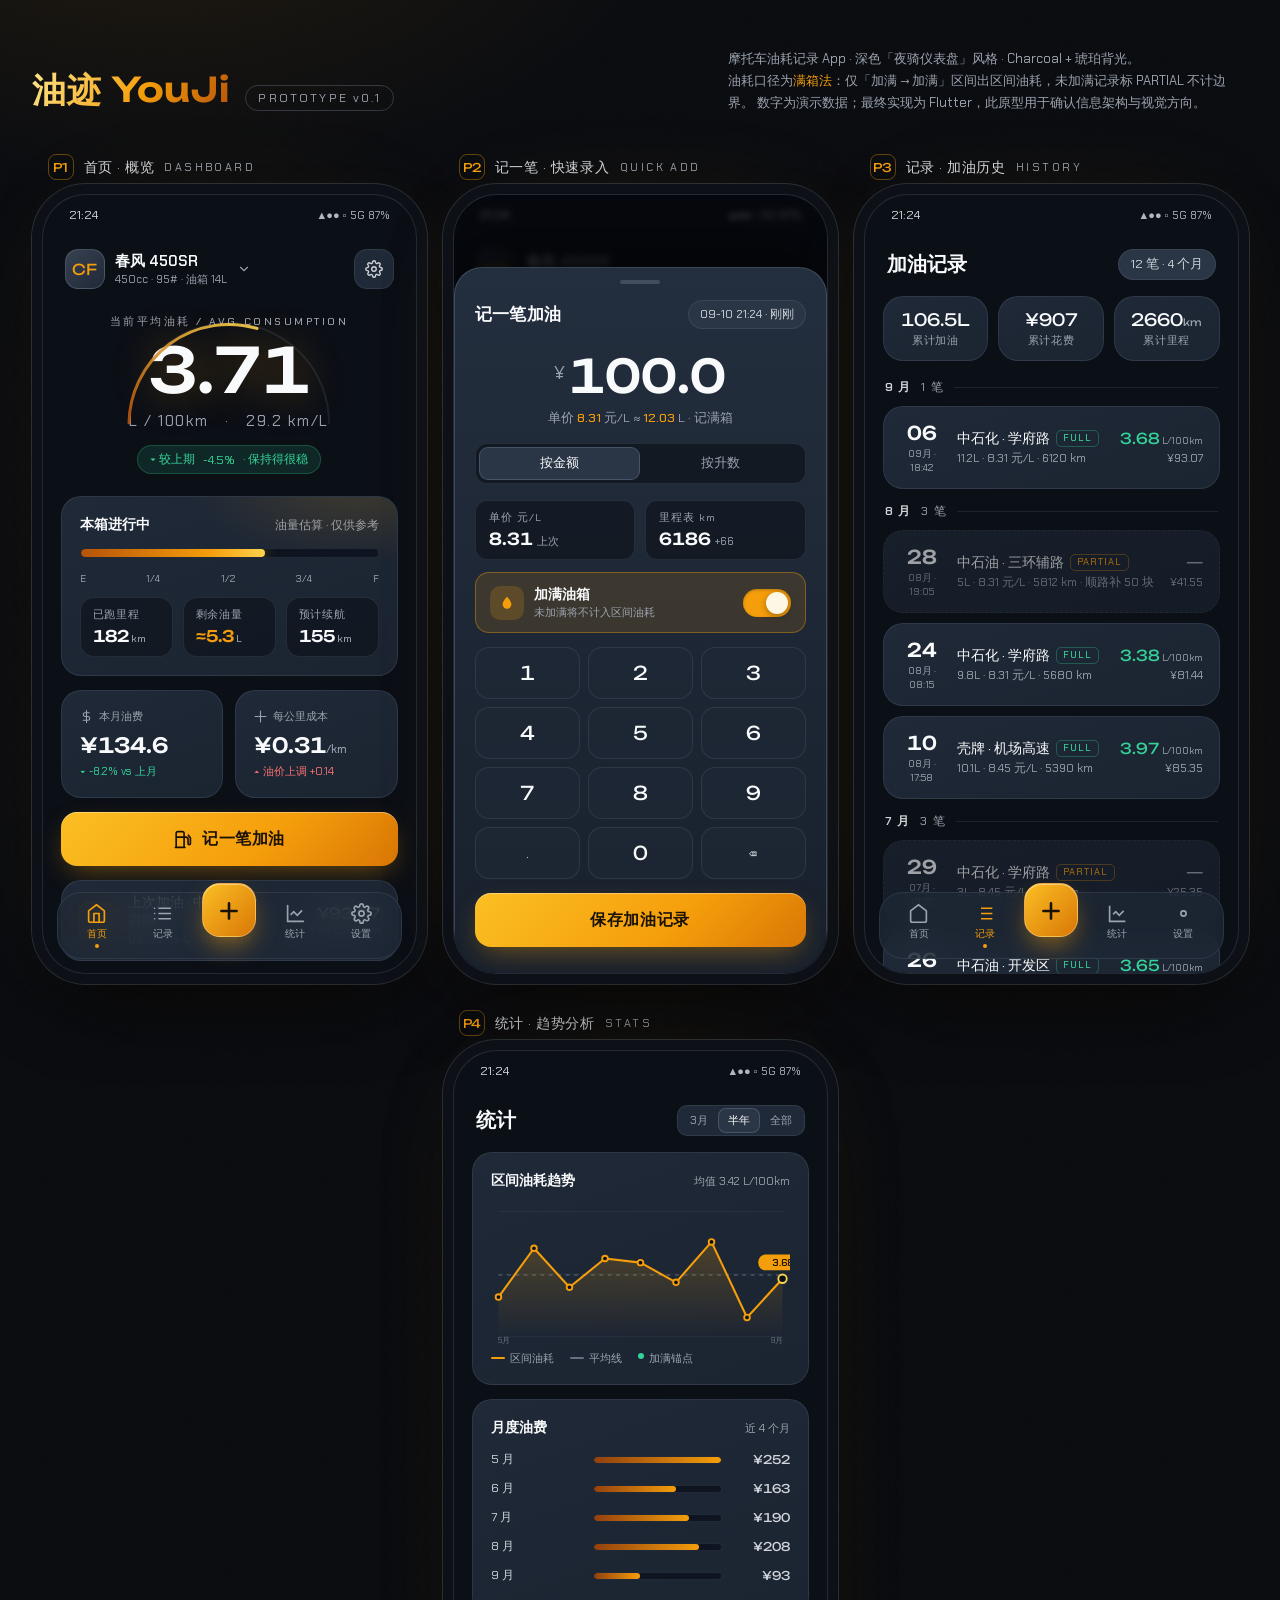
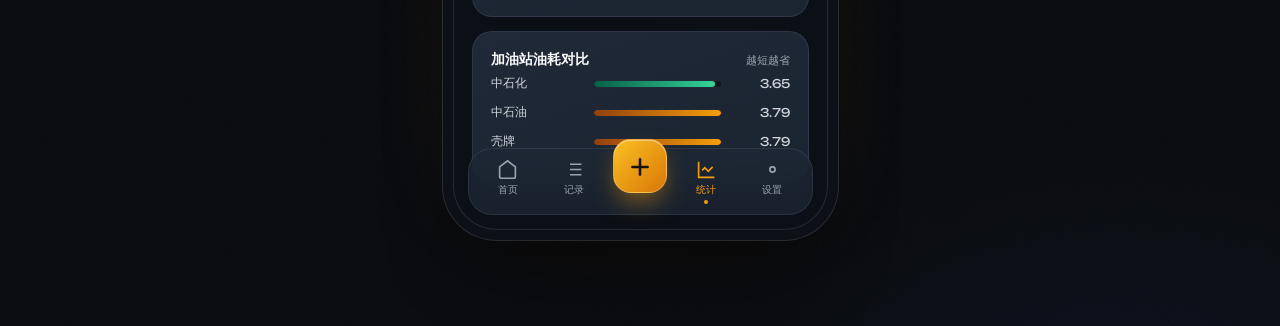
==== prototype/index.html @ 5a65db9e "chore: 初始化油耗记录项目（设计文档、设计系统、原型）" ====
<!DOCTYPE html>
<html lang="zh-CN">
<head>
<meta charset="UTF-8">
<meta name="viewport" content="width=device-width, initial-scale=1">
<title>油迹 YouJi · 前端原型 v0.1</title>
<link rel="preconnect" href="https://fonts.googleapis.com">
<link rel="preconnect" href="https://fonts.gstatic.com" crossorigin>
<link href="https://fonts.googleapis.com/css2?family=Unbounded:wght@400;500;600&family=Chakra+Petch:wght@400;500;600&display=swap" rel="stylesheet">
<link rel="stylesheet" href="style.css">
</head>
<body>

<header class="board-head">
  <div class="board-title">
    <h1>油迹 YouJi</h1>
    <span class="ver">PROTOTYPE v0.1</span>
  </div>
  <p class="board-note">
    摩托车油耗记录 App · 深色「夜骑仪表盘」风格 · Charcoal + 琥珀背光。<br>
    油耗口径为<b>满箱法</b>：仅「加满 → 加满」区间出区间油耗，未加满记录标 PARTIAL 不计边界。
    数字为演示数据；最终实现为 Flutter，此原型用于确认信息架构与视觉方向。
  </p>
</header>

<main class="board">

  <!-- ============ P1 首页 ============ -->
  <div class="device">
    <div class="device-label"><span class="idx">P1</span><span class="name">首页 · 概览</span><span class="en">DASHBOARD</span></div>
    <section class="phone">
      <div class="screen">
        <div class="statusbar"><span class="num">21:24</span><span class="sig">▲●● ▫ 5G 87%</span></div>
        <div class="screen-scroll">

          <div class="dash-head">
            <div class="vehicle-chip">
              <div class="avatar">CF</div>
              <div>
                <div class="vname">春风 450SR</div>
                <div class="vsub">450cc · 95# · 油箱 14L</div>
              </div>
              <svg width="14" height="14" viewBox="0 0 24 24" fill="none" stroke="#9CA3AF" stroke-width="2" stroke-linecap="round"><path d="m6 9 6 6 6-6"/></svg>
            </div>
            <button class="icon-btn" aria-label="设置">
              <svg width="18" height="18" viewBox="0 0 24 24" fill="none" stroke="currentColor" stroke-width="1.8" stroke-linecap="round"><circle cx="12" cy="12" r="3"/><path d="M19.4 15a1.65 1.65 0 0 0 .33 1.82l.06.06a2 2 0 1 1-2.83 2.83l-.06-.06a1.65 1.65 0 0 0-1.82-.33 1.65 1.65 0 0 0-1 1.51V21a2 2 0 1 1-4 0v-.09A1.65 1.65 0 0 0 9 19.4a1.65 1.65 0 0 0-1.82.33l-.06.06a2 2 0 1 1-2.83-2.83l.06-.06a1.65 1.65 0 0 0 .33-1.82 1.65 1.65 0 0 0-1.51-1H3a2 2 0 1 1 0-4h.09A1.65 1.65 0 0 0 4.6 9a1.65 1.65 0 0 0-.33-1.82l-.06-.06a2 2 0 1 1 2.83-2.83l.06.06a1.65 1.65 0 0 0 1.82.33H9a1.65 1.65 0 0 0 1-1.51V3a2 2 0 1 1 4 0v.09a1.65 1.65 0 0 0 1 1.51 1.65 1.65 0 0 0 1.82-.33l.06-.06a2 2 0 1 1 2.83 2.83l-.06.06a1.65 1.65 0 0 0-.33 1.82V9a1.65 1.65 0 0 0 1.51 1H21a2 2 0 1 1 0 4h-.09a1.65 1.65 0 0 0-1.51 1z"/></svg>
            </button>
          </div>

          <div class="hero">
            <svg class="hero-arc" viewBox="0 0 240 120" fill="none">
              <path d="M 20 110 A 100 100 0 0 1 220 110" stroke="rgba(148,163,184,.14)" stroke-width="2" stroke-linecap="round"/>
              <path d="M 20 110 A 100 100 0 0 1 148 15.5" stroke="url(#ga)" stroke-width="3" stroke-linecap="round"/>
              <defs><linearGradient id="ga" x1="0" y1="1" x2="1" y2="0"><stop stop-color="#B45309"/><stop offset="1" stop-color="#FCD34D"/></linearGradient></defs>
            </svg>
            <span class="label-caps">当前平均油耗 / AVG CONSUMPTION</span>
            <div class="hero-value num" id="hero-value">3.42</div>
            <div class="hero-unit">L / 100km　·　<span class="num">29.2</span> km/L</div>
            <div class="hero-sub">▾ 较上期 <span class="num">-4.5%</span> · 保持得很稳</div>
          </div>

          <div class="card tank-card">
            <div class="tank-top"><span class="t">本箱进行中</span><span class="d num">油量估算 · 仅供参考</span></div>
            <div class="gauge"><i style="width:62%"></i></div>
            <div class="gauge-ticks num"><span>E</span><span>1/4</span><span>1/2</span><span>3/4</span><span>F</span></div>
            <div class="tank-stats">
              <div class="tank-stat"><div class="k">已跑里程</div><div class="v num">182<small>km</small></div></div>
              <div class="tank-stat"><div class="k">剩余油量</div><div class="v amber num">≈5.3<small>L</small></div></div>
              <div class="tank-stat"><div class="k">预计续航</div><div class="v num">155<small>km</small></div></div>
            </div>
          </div>

          <div class="month-row">
            <div class="card month-card">
              <div class="k"><svg width="13" height="13" viewBox="0 0 24 24" fill="none" stroke="#9CA3AF" stroke-width="2" stroke-linecap="round"><path d="M12 1v22M17 5H9.5a3.5 3.5 0 0 0 0 7h5a3.5 3.5 0 0 1 0 7H6"/></svg>本月油费</div>
              <div class="v num" id="month-cost">¥176.5</div>
              <div class="trend num">▾ -8.2% vs 上月</div>
            </div>
            <div class="card month-card">
              <div class="k"><svg width="13" height="13" viewBox="0 0 24 24" fill="none" stroke="#9CA3AF" stroke-width="2" stroke-linecap="round"><path d="M12 2v20M2 12h20"/></svg>每公里成本</div>
              <div class="v num" id="cost-km">¥0.42<small>/km</small></div>
              <div class="trend up num">▴ 油价上调 +0.14</div>
            </div>
          </div>

          <button class="btn-primary dash-cta">
            <svg width="19" height="19" viewBox="0 0 24 24" fill="none" stroke="currentColor" stroke-width="2.1" stroke-linecap="round" stroke-linejoin="round"><path d="M3 22h12M4 9h10M14 22V4a2 2 0 0 0-2-2H6a2 2 0 0 0-2 2v18M14 9h2a3 3 0 0 1 3 3v5a1.5 1.5 0 0 0 3 0v-7l-2.5-3.5"/></svg>
            记一笔加油
          </button>

          <div class="card last-fill">
            <div class="pump">
              <svg width="17" height="17" viewBox="0 0 24 24" fill="none" stroke="currentColor" stroke-width="1.9" stroke-linecap="round" stroke-linejoin="round"><path d="M3 22h12M4 9h10M14 22V4a2 2 0 0 0-2-2H6a2 2 0 0 0-2 2v18M14 9h2a3 3 0 0 1 3 3v5a1.5 1.5 0 0 0 3 0v-7l-2.5-3.5"/></svg>
            </div>
            <div class="info">
              <div class="l1">上次加油 · 中石化 · 学府路</div>
              <div class="l2 num">09-06 18:42 · 11.2L · 95#</div>
            </div>
            <div class="amt num"><div class="a">¥93.07</div><div class="b">区间 3.56 L/100km</div></div>
          </div>

        </div>
        <!-- 底部导航 -->
        <nav class="tabbar">
          <div class="tab on">
            <svg viewBox="0 0 24 24" fill="none" stroke="currentColor" stroke-width="1.9" stroke-linecap="round" stroke-linejoin="round"><path d="m3 9 9-7 9 7v11a2 2 0 0 1-2 2H5a2 2 0 0 1-2-2z"/><path d="M9 22V12h6v10"/></svg>
            首页<i class="dot"></i>
          </div>
          <div class="tab">
            <svg viewBox="0 0 24 24" fill="none" stroke="currentColor" stroke-width="1.9" stroke-linecap="round"><path d="M8 6h13M8 12h13M8 18h13M3 6h.01M3 12h.01M3 18h.01"/></svg>
            记录<i class="dot"></i>
          </div>
          <div class="tab"><div class="tab-fab"><svg viewBox="0 0 24 24" fill="none" stroke="currentColor" stroke-width="2.4" stroke-linecap="round"><path d="M12 5v14M5 12h14"/></svg></div></div>
          <div class="tab">
            <svg viewBox="0 0 24 24" fill="none" stroke="currentColor" stroke-width="1.9" stroke-linecap="round"><path d="M3 3v18h18"/><path d="m19 9-5 5-4-4-3 3"/></svg>
            统计<i class="dot"></i>
          </div>
          <div class="tab">
            <svg viewBox="0 0 24 24" fill="none" stroke="currentColor" stroke-width="1.9" stroke-linecap="round" stroke-linejoin="round"><circle cx="12" cy="12" r="3"/><path d="M19.4 15a1.65 1.65 0 0 0 .33 1.82l.06.06a2 2 0 1 1-2.83 2.83l-.06-.06a1.65 1.65 0 0 0-1.82-.33 1.65 1.65 0 0 0-1 1.51V21a2 2 0 1 1-4 0v-.09A1.65 1.65 0 0 0 9 19.4a1.65 1.65 0 0 0-1.82.33l-.06.06a2 2 0 1 1-2.83-2.83l.06-.06a1.65 1.65 0 0 0 .33-1.82 1.65 1.65 0 0 0-1.51-1H3a2 2 0 1 1 0-4h.09A1.65 1.65 0 0 0 4.6 9a1.65 1.65 0 0 0-.33-1.82l-.06-.06a2 2 0 1 1 2.83-2.83l.06.06a1.65 1.65 0 0 0 1.82.33H9a1.65 1.65 0 0 0 1-1.51V3a2 2 0 1 1 4 0v.09a1.65 1.65 0 0 0 1 1.51 1.65 1.65 0 0 0 1.82-.33l.06-.06a2 2 0 1 1 2.83 2.83l-.06.06a1.65 1.65 0 0 0-.33 1.82V9a1.65 1.65 0 0 0 1.51 1H21a2 2 0 1 1 0 4h-.09a1.65 1.65 0 0 0-1.51 1z"/></svg>
            设置<i class="dot"></i>
          </div>
        </nav>
      </div>
    </section>
  </div>

  <!-- ============ P2 记一笔 ============ -->
  <div class="device">
    <div class="device-label"><span class="idx">P2</span><span class="name">记一笔 · 快速录入</span><span class="en">QUICK ADD</span></div>
    <section class="phone">
      <div class="screen">
        <div class="statusbar"><span class="num">21:24</span><span class="sig">▲●● ▫ 5G 87%</span></div>
        <!-- 底衬：首页内容被 sheet 压暗 -->
        <div class="screen-scroll" style="filter: blur(1px) brightness(.55); pointer-events:none;">
          <div class="dash-head">
            <div class="vehicle-chip"><div class="avatar">CF</div><div><div class="vname">春风 450SR</div><div class="vsub">450cc · 95#</div></div></div>
          </div>
          <div class="hero"><span class="label-caps">当前平均油耗</span><div class="hero-value">3.42</div><div class="hero-unit">L / 100km</div></div>
          <div class="card tank-card"><div class="tank-top"><span class="t">本箱进行中</span></div><div class="gauge"><i style="width:62%"></i></div></div>
        </div>
        <div class="sheet-scrim"></div>

        <div class="sheet">
          <div class="sheet-grip"></div>
          <div class="sheet-title">
            <h3>记一笔加油</h3>
            <span class="date-pill num">09-10 21:24 · 刚刚</span>
          </div>

          <div class="amount-display">
            <span class="cur">¥</span><span class="val num">100.0</span>
            <div class="conv num">单价 <b>8.31</b> 元/L ≈ <b>12.03</b> L · 记满箱</div>
          </div>

          <div class="mode-seg"><span class="on">按金额</span><span>按升数</span></div>

          <div class="fill-row">
            <div class="fill-field"><div class="k">单价 元/L</div><div class="v num">8.31 <small>上次</small></div></div>
            <div class="fill-field"><div class="k">里程表 km</div><div class="v num">6186 <small>+66</small></div></div>
          </div>

          <div class="full-toggle">
            <div class="l">
              <div class="ic"><svg width="16" height="16" viewBox="0 0 24 24" fill="currentColor"><path d="M12 2.7s6.5 6.6 6.5 11.3a6.5 6.5 0 1 1-13 0C5.5 9.3 12 2.7 12 2.7z"/></svg></div>
              <div><div class="t1">加满油箱</div><div class="t2">未加满将不计入区间油耗</div></div>
            </div>
            <div class="switch"></div>
          </div>

          <div class="keypad">
            <div class="key num">1</div><div class="key num">2</div><div class="key num">3</div>
            <div class="key num">4</div><div class="key num">5</div><div class="key num">6</div>
            <div class="key num">7</div><div class="key num">8</div><div class="key num">9</div>
            <div class="key fn num">.</div><div class="key num">0</div><div class="key fn">⌫</div>
          </div>

          <button class="btn-primary">保存加油记录</button>
        </div>

        <nav class="tabbar" style="opacity:.35">
          <div class="tab on"><svg viewBox="0 0 24 24" fill="none" stroke="currentColor" stroke-width="1.9"><path d="m3 9 9-7 9 7v11a2 2 0 0 1-2 2H5a2 2 0 0 1-2-2z"/></svg>首页<i class="dot"></i></div>
          <div class="tab"><svg viewBox="0 0 24 24" fill="none" stroke="currentColor" stroke-width="1.9"><path d="M8 6h13M8 12h13M8 18h13"/></svg>记录<i class="dot"></i></div>
          <div class="tab"><div class="tab-fab"><svg viewBox="0 0 24 24" fill="none" stroke="currentColor" stroke-width="2.4" stroke-linecap="round"><path d="M12 5v14M5 12h14"/></svg></div></div>
          <div class="tab"><svg viewBox="0 0 24 24" fill="none" stroke="currentColor" stroke-width="1.9"><path d="M3 3v18h18"/><path d="m19 9-5 5-4-4-3 3"/></svg>统计<i class="dot"></i></div>
          <div class="tab"><svg viewBox="0 0 24 24" fill="none" stroke="currentColor" stroke-width="1.9"><circle cx="12" cy="12" r="3"/></svg>设置<i class="dot"></i></div>
        </nav>
      </div>
    </section>
  </div>

  <!-- ============ P3 历史记录 ============ -->
  <div class="device">
    <div class="device-label"><span class="idx">P3</span><span class="name">记录 · 加油历史</span><span class="en">HISTORY</span></div>
    <section class="phone">
      <div class="screen">
        <div class="statusbar"><span class="num">21:24</span><span class="sig">▲●● ▫ 5G 87%</span></div>
        <div class="screen-scroll" id="history-scroll">
          <div class="hist-head">
            <h2>加油记录</h2>
            <span class="chip num">12 笔 · 4 个月</span>
          </div>
          <div class="hist-summary">
            <div class="card hs"><div class="v num" id="hs-total-l">106.5L</div><div class="k">累计加油</div></div>
            <div class="card hs"><div class="v num" id="hs-total-amt">¥882</div><div class="k">累计花费</div></div>
            <div class="card hs"><div class="v num">2660<small style="font-size:10px;color:var(--on-surface-3)">km</small></div><div class="k">累计里程</div></div>
          </div>
          <div id="history-list"><!-- JS 注入 --></div>
        </div>
        <nav class="tabbar">
          <div class="tab"><svg viewBox="0 0 24 24" fill="none" stroke="currentColor" stroke-width="1.9"><path d="m3 9 9-7 9 7v11a2 2 0 0 1-2 2H5a2 2 0 0 1-2-2z"/></svg>首页<i class="dot"></i></div>
          <div class="tab on"><svg viewBox="0 0 24 24" fill="none" stroke="currentColor" stroke-width="1.9"><path d="M8 6h13M8 12h13M8 18h13"/></svg>记录<i class="dot"></i></div>
          <div class="tab"><div class="tab-fab"><svg viewBox="0 0 24 24" fill="none" stroke="currentColor" stroke-width="2.4" stroke-linecap="round"><path d="M12 5v14M5 12h14"/></svg></div></div>
          <div class="tab"><svg viewBox="0 0 24 24" fill="none" stroke="currentColor" stroke-width="1.9"><path d="M3 3v18h18"/><path d="m19 9-5 5-4-4-3 3"/></svg>统计<i class="dot"></i></div>
          <div class="tab"><svg viewBox="0 0 24 24" fill="none" stroke="currentColor" stroke-width="1.9"><circle cx="12" cy="12" r="3"/></svg>设置<i class="dot"></i></div>
        </nav>
      </div>
    </section>
  </div>

  <!-- ============ P4 统计 ============ -->
  <div class="device">
    <div class="device-label"><span class="idx">P4</span><span class="name">统计 · 趋势分析</span><span class="en">STATS</span></div>
    <section class="phone">
      <div class="screen">
        <div class="statusbar"><span class="num">21:24</span><span class="sig">▲●● ▫ 5G 87%</span></div>
        <div class="screen-scroll">
          <div class="stats-head">
            <h2>统计</h2>
            <div class="range-seg"><span>3月</span><span class="on">半年</span><span>全部</span></div>
          </div>

          <div class="card chart-card">
            <div class="ct-head"><span class="t">区间油耗趋势</span><span class="s num">均值 3.42 L/100km</span></div>
            <div class="chart-wrap" id="trend-chart"><!-- JS 注入 SVG --></div>
            <div class="chart-legend">
              <span><i style="background:#F59E0B"></i>区间油耗</span>
              <span><i style="background:rgba(148,163,184,.6)"></i>平均线</span>
              <span><i style="background:#34D399;border-radius:50%;width:6px;height:6px"></i>加满锚点</span>
            </div>
          </div>

          <div class="card chart-card">
            <div class="ct-head"><span class="t">月度油费</span><span class="s num">近 4 个月</span></div>
            <div class="chart-wrap" id="month-chart"><!-- JS 注入 --></div>
          </div>

          <div class="card chart-card">
            <div class="ct-head"><span class="t">加油站油耗对比</span><span class="s">越短越省</span></div>
            <div id="station-chart"><!-- JS 注入 --></div>
          </div>
        </div>
        <nav class="tabbar">
          <div class="tab"><svg viewBox="0 0 24 24" fill="none" stroke="currentColor" stroke-width="1.9"><path d="m3 9 9-7 9 7v11a2 2 0 0 1-2 2H5a2 2 0 0 1-2-2z"/></svg>首页<i class="dot"></i></div>
          <div class="tab"><svg viewBox="0 0 24 24" fill="none" stroke="currentColor" stroke-width="1.9"><path d="M8 6h13M8 12h13M8 18h13"/></svg>记录<i class="dot"></i></div>
          <div class="tab"><div class="tab-fab"><svg viewBox="0 0 24 24" fill="none" stroke="currentColor" stroke-width="2.4" stroke-linecap="round"><path d="M12 5v14M5 12h14"/></svg></div></div>
          <div class="tab on"><svg viewBox="0 0 24 24" fill="none" stroke="currentColor" stroke-width="1.9"><path d="M3 3v18h18"/><path d="m19 9-5 5-4-4-3 3"/></svg>统计<i class="dot"></i></div>
          <div class="tab"><svg viewBox="0 0 24 24" fill="none" stroke="currentColor" stroke-width="1.9"><circle cx="12" cy="12" r="3"/></svg>设置<i class="dot"></i></div>
        </nav>
      </div>
    </section>
  </div>

</main>

<script src="data.js"></script>
<script src="app.js"></script>
</body>
</html>
---- prototype/style.css ----
/* ============================================
   油迹 YouJi · 设计原型样式
   风格：深色「夜骑仪表盘」 Charcoal + 琥珀背光
   tokens 与 design-system/MASTER.md 对齐
   ============================================ */

:root {
  /* surface 层级 */
  --surface:            #0B0F16;   /* 比设计稿 #111827 更深一档，原型氛围 */
  --surface-app:        #111827;
  --surface-container:  #1F2937;
  --surface-high:       #2A3546;
  --surface-glass:      rgba(31, 41, 55, .72);

  /* 文字 */
  --on-surface:         #F9FAFB;
  --on-surface-2:       #D1D5DB;
  --on-surface-3:       #9CA3AF;
  --outline:            rgba(148, 163, 184, .14);
  --outline-strong:     rgba(148, 163, 184, .28);

  /* 强调：琥珀 */
  --primary:            #F59E0B;
  --primary-soft:       rgba(245, 158, 11, .14);
  --primary-line:       rgba(245, 158, 11, .38);
  --on-primary:         #1A1207;

  --success:            #34D399;
  --success-soft:       rgba(52, 211, 153, .12);
  --error:              #F87171;
  --error-soft:         rgba(248, 113, 113, .12);

  /* 字体 */
  --font-display: 'Unbounded', 'PingFang SC', 'Microsoft YaHei', sans-serif;
  --font-body: 'Chakra Petch', 'PingFang SC', 'Microsoft YaHei', 'Noto Sans SC', sans-serif;

  /* 形状 */
  --r-card: 20px;
  --r-ctl: 12px;
  --r-chip: 999px;

  /* 动效 */
  --ease-out: cubic-bezier(.22, 1, .36, 1);
  --spring: cubic-bezier(.34, 1.56, .64, 1);
}

* { margin: 0; padding: 0; box-sizing: border-box; -webkit-tap-highlight-color: transparent; }

html { font-size: 16px; }

body {
  font-family: var(--font-body);
  background: #07090D;
  color: var(--on-surface);
  min-height: 100vh;
  /* 车库夜景：远处琥珀光晕 + 冷色补光 + 噪点 */
  background-image:
    radial-gradient(900px 500px at 12% -6%, rgba(245, 158, 11, .10), transparent 60%),
    radial-gradient(800px 600px at 88% 108%, rgba(56, 89, 199, .10), transparent 55%),
    url("data:image/svg+xml,%3Csvg xmlns='http://www.w3.org/2000/svg' width='140' height='140'%3E%3Cfilter id='n'%3E%3CfeTurbulence type='fractalNoise' baseFrequency='.9' numOctaves='2'/%3E%3C/filter%3E%3Crect width='100%25' height='100%25' filter='url(%23n)' opacity='.035'/%3E%3C/svg%3E");
  padding: 48px 32px 96px;
}

.num { font-feature-settings: 'tnum' 1; font-variant-numeric: tabular-nums; }

/* ---------- 展示板头 ---------- */
.board-head { max-width: 1560px; margin: 0 auto 40px; display: flex; align-items: flex-end; justify-content: space-between; gap: 24px; flex-wrap: wrap; }
.board-title { display: flex; align-items: baseline; gap: 16px; }
.board-title h1 {
  font-family: var(--font-display);
  font-size: 34px; font-weight: 600; letter-spacing: .02em;
  background: linear-gradient(120deg, #FDE68A, #F59E0B 55%, #B45309);
  -webkit-background-clip: text; background-clip: text; color: transparent;
}
.board-title .ver {
  font-size: 12px; color: var(--on-surface-3); letter-spacing: .18em;
  border: 1px solid var(--outline-strong); border-radius: var(--r-chip); padding: 4px 12px;
}
.board-note { color: var(--on-surface-3); font-size: 13px; line-height: 1.7; max-width: 520px; }
.board-note b { color: var(--primary); font-weight: 500; }

/* ---------- 手机阵列 ---------- */
.board { max-width: 1560px; margin: 0 auto; display: flex; gap: 36px; flex-wrap: wrap; justify-content: center; }

.device { display: flex; flex-direction: column; gap: 14px; }
.device-label { display: flex; align-items: center; gap: 10px; padding-left: 6px; }
.device-label .idx {
  font-family: var(--font-display); font-size: 12px; color: var(--primary);
  width: 26px; height: 26px; border: 1px solid var(--primary-line); border-radius: 8px;
  display: grid; place-items: center;
}
.device-label .name { font-size: 14px; color: var(--on-surface-2); letter-spacing: .06em; }
.device-label .en { font-size: 11px; color: var(--on-surface-3); letter-spacing: .22em; }

.phone {
  width: 375px; height: 780px; border-radius: 44px; position: relative; overflow: hidden;
  background: var(--surface);
  border: 1px solid rgba(148, 163, 184, .18);
  box-shadow:
    0 0 0 10px #0D1117,
    0 0 0 11px rgba(148, 163, 184, .22),
    0 40px 80px -24px rgba(0, 0, 0, .8),
    0 0 120px -40px rgba(245, 158, 11, .18);
}
/* 听筒/状态栏 */
.statusbar {
  height: 40px; display: flex; align-items: center; justify-content: space-between;
  padding: 0 26px; font-size: 12.5px; color: var(--on-surface-2); flex: none;
}
.statusbar .sig { display: flex; gap: 6px; align-items: center; opacity: .85; font-size: 11px; }

.screen { height: 100%; display: flex; flex-direction: column; position: relative; }
.screen-scroll { flex: 1; overflow: hidden auto; padding: 4px 18px 120px; scrollbar-width: none; }
.screen-scroll::-webkit-scrollbar { display: none; }

/* ---------- 通用组件 ---------- */
.card {
  background: linear-gradient(160deg, var(--surface-container), #1B2431);
  border: 1px solid var(--outline);
  border-radius: var(--r-card);
  padding: 18px;
  position: relative;
}

.label-caps {
  font-size: 10.5px; letter-spacing: .24em; color: var(--on-surface-3);
  text-transform: uppercase; font-weight: 500;
}

.chip {
  display: inline-flex; align-items: center; gap: 6px;
  background: var(--surface-high); border: 1px solid var(--outline);
  border-radius: var(--r-chip); padding: 6px 12px; font-size: 12.5px; color: var(--on-surface-2);
}

.btn-primary {
  display: flex; align-items: center; justify-content: center; gap: 10px;
  background: linear-gradient(135deg, #FBBF24, #F59E0B 60%, #D97706);
  color: var(--on-primary); border: none; border-radius: 16px;
  font-family: var(--font-body); font-size: 16px; font-weight: 600; letter-spacing: .04em;
  padding: 16px; width: 100%; cursor: pointer;
  box-shadow: 0 10px 28px -8px rgba(245, 158, 11, .45), inset 0 1px 0 rgba(255, 255, 255, .35);
  transition: transform .18s var(--spring), box-shadow .2s;
}
.btn-primary:active { transform: scale(.97); }

.btn-ghost {
  background: var(--surface-high); color: var(--on-surface-2);
  border: 1px solid var(--outline); border-radius: 16px;
  padding: 15px; width: 100%; font-size: 15px; font-family: var(--font-body); cursor: pointer;
}

/* ---------- 底部导航 ---------- */
.tabbar {
  position: absolute; left: 14px; right: 14px; bottom: 14px; z-index: 30;
  display: flex; align-items: center; justify-content: space-around;
  background: var(--surface-glass); backdrop-filter: blur(18px);
  border: 1px solid var(--outline); border-radius: 24px; padding: 10px 6px;
}
.tab { display: flex; flex-direction: column; align-items: center; gap: 3px; font-size: 10px; color: var(--on-surface-3); width: 56px; }
.tab svg { width: 21px; height: 21px; }
.tab.on { color: var(--primary); }
.tab.on .dot { opacity: 1; }
.tab .dot { width: 4px; height: 4px; border-radius: 50%; background: var(--primary); opacity: 0; }
.tab-fab {
  width: 54px; height: 54px; border-radius: 18px; margin-top: -30px;
  background: linear-gradient(135deg, #FBBF24, #D97706);
  display: grid; place-items: center; color: var(--on-primary);
  box-shadow: 0 12px 26px -6px rgba(245, 158, 11, .55), inset 0 1px 0 rgba(255, 255, 255, .4);
  border: 1px solid rgba(255, 255, 255, .25);
}
.tab-fab svg { width: 26px; height: 26px; }

/* ============================================
   P1 首页 Dashboard
   ============================================ */
.dash-head { display: flex; align-items: center; justify-content: space-between; padding: 10px 4px 18px; }
.vehicle-chip { display: flex; align-items: center; gap: 10px; }
.vehicle-chip .avatar {
  width: 40px; height: 40px; border-radius: 13px;
  background: linear-gradient(140deg, #374151, #1F2937);
  border: 1px solid var(--outline-strong);
  display: grid; place-items: center; font-family: var(--font-display); font-size: 15px; color: var(--primary);
}
.vehicle-chip .vname { font-size: 15px; font-weight: 600; }
.vehicle-chip .vsub { font-size: 11px; color: var(--on-surface-3); margin-top: 1px; }
.icon-btn {
  width: 40px; height: 40px; border-radius: 13px; display: grid; place-items: center;
  background: var(--surface-container); border: 1px solid var(--outline); color: var(--on-surface-2);
}

.hero { text-align: center; padding: 8px 0 22px; position: relative; }
.hero .label-caps { display: block; margin-bottom: 10px; }
.hero-value {
  font-family: var(--font-display); font-size: 62px; font-weight: 500; line-height: 1;
  color: var(--on-surface);
  text-shadow: 0 0 42px rgba(245, 158, 11, .35);
  font-feature-settings: 'tnum' 1;
}
.hero-unit { font-size: 15px; color: var(--on-surface-3); margin-top: 10px; letter-spacing: .1em; }
.hero-sub {
  display: inline-flex; align-items: center; gap: 8px; margin-top: 14px;
  background: var(--success-soft); color: var(--success);
  border: 1px solid rgba(52, 211, 153, .25);
  border-radius: var(--r-chip); padding: 5px 12px; font-size: 12px;
}
/* 仪表弧线装饰 */
.hero-arc { position: absolute; left: 50%; top: 6px; transform: translateX(-50%); width: 240px; height: 120px; pointer-events: none; opacity: .9; }

.tank-card { margin-bottom: 14px; overflow: hidden; }
.tank-card::before {
  content: ''; position: absolute; inset: 0;
  background: radial-gradient(240px 120px at 88% -10%, rgba(245, 158, 11, .16), transparent 70%);
  pointer-events: none;
}
.tank-top { display: flex; justify-content: space-between; align-items: baseline; margin-bottom: 14px; }
.tank-top .t { font-size: 14px; font-weight: 600; }
.tank-top .d { font-size: 12px; color: var(--on-surface-3); }
.gauge { position: relative; height: 10px; border-radius: 6px; background: #0E1520; border: 1px solid var(--outline); overflow: hidden; margin: 6px 0 14px; }
.gauge i {
  position: absolute; inset: 0; width: 62%; border-radius: 6px;
  background: linear-gradient(90deg, #B45309, #F59E0B 70%, #FCD34D);
  box-shadow: 0 0 14px rgba(245, 158, 11, .5);
}
.gauge-ticks { display: flex; justify-content: space-between; font-size: 10px; color: var(--on-surface-3); margin-bottom: 12px; }
.tank-stats { display: flex; gap: 10px; }
.tank-stat { flex: 1; background: rgba(11, 15, 22, .55); border: 1px solid var(--outline); border-radius: 14px; padding: 10px 12px; }
.tank-stat .k { font-size: 10.5px; color: var(--on-surface-3); margin-bottom: 4px; letter-spacing: .08em; }
.tank-stat .v { font-size: 16px; font-weight: 600; font-family: var(--font-display); font-weight: 500; }
.tank-stat .v small { font-size: 10px; color: var(--on-surface-3); font-family: var(--font-body); margin-left: 2px; }
.tank-stat .v.amber { color: var(--primary); }

.month-row { display: flex; gap: 12px; margin-bottom: 14px; }
.month-card { flex: 1; }
.month-card .k { font-size: 11px; color: var(--on-surface-3); display: flex; align-items: center; gap: 6px; margin-bottom: 8px; }
.month-card .v { font-family: var(--font-display); font-size: 21px; font-weight: 500; }
.month-card .v small { font-size: 11px; color: var(--on-surface-3); font-family: var(--font-body); }
.month-card .trend { font-size: 11px; margin-top: 6px; color: var(--success); }
.month-card .trend.up { color: var(--error); }

.dash-cta { margin-top: 4px; }

.last-fill { margin-top: 14px; display: flex; align-items: center; gap: 12px; padding: 13px 16px; }
.last-fill .pump {
  width: 38px; height: 38px; border-radius: 12px; display: grid; place-items: center;
  background: var(--primary-soft); color: var(--primary); border: 1px solid var(--primary-line);
}
.last-fill .info { flex: 1; }
.last-fill .info .l1 { font-size: 13.5px; font-weight: 500; }
.last-fill .info .l2 { font-size: 11.5px; color: var(--on-surface-3); margin-top: 2px; }
.last-fill .amt { text-align: right; }
.last-fill .amt .a { font-family: var(--font-display); font-size: 15px; }
.last-fill .amt .b { font-size: 11px; color: var(--on-surface-3); }

/* ============================================
   P2 记一笔 Bottom Sheet
   ============================================ */
.sheet-scrim { position: absolute; inset: 0; background: rgba(4, 6, 10, .62); backdrop-filter: blur(3px); z-index: 40; }
.sheet {
  position: absolute; left: 0; right: 0; bottom: 0; z-index: 41;
  background: linear-gradient(180deg, #232E3E, #18202C);
  border: 1px solid var(--outline-strong); border-bottom: none;
  border-radius: 28px 28px 0 0; padding: 12px 20px 26px;
  box-shadow: 0 -20px 60px rgba(0, 0, 0, .5);
}
.sheet-grip { width: 40px; height: 4px; border-radius: 4px; background: var(--outline-strong); margin: 0 auto 16px; }
.sheet-title { display: flex; align-items: center; justify-content: space-between; margin-bottom: 18px; }
.sheet-title h3 { font-size: 17px; font-weight: 600; letter-spacing: .02em; }
.sheet-title .date-pill { font-size: 12px; color: var(--on-surface-2); background: var(--surface-high); border: 1px solid var(--outline); padding: 5px 11px; border-radius: var(--r-chip); }

.amount-display { text-align: center; margin: 4px 0 16px; }
.amount-display .cur { font-size: 18px; color: var(--on-surface-3); vertical-align: 14px; margin-right: 4px; }
.amount-display .val { font-family: var(--font-display); font-size: 46px; font-weight: 500; }
.amount-display .conv { font-size: 12.5px; color: var(--on-surface-3); margin-top: 6px; }
.amount-display .conv b { color: var(--primary); font-weight: 500; }

.mode-seg { display: flex; background: rgba(11, 15, 22, .6); border: 1px solid var(--outline); border-radius: 12px; padding: 3px; margin-bottom: 16px; }
.mode-seg span { flex: 1; text-align: center; font-size: 12.5px; padding: 8px; border-radius: 9px; color: var(--on-surface-3); }
.mode-seg span.on { background: var(--surface-high); color: var(--on-surface); font-weight: 500; box-shadow: inset 0 0 0 1px var(--outline-strong); }

.fill-row { display: flex; gap: 10px; margin-bottom: 12px; }
.fill-field {
  flex: 1; background: rgba(11, 15, 22, .55); border: 1px solid var(--outline);
  border-radius: var(--r-ctl); padding: 10px 13px;
}
.fill-field .k { font-size: 10.5px; color: var(--on-surface-3); letter-spacing: .1em; margin-bottom: 4px; }
.fill-field .v { font-size: 16.5px; font-weight: 600; font-family: var(--font-display); font-weight: 500; }
.fill-field .v small { font-family: var(--font-body); font-size: 11px; color: var(--on-surface-3); font-weight: 400; }

.full-toggle {
  display: flex; align-items: center; justify-content: space-between;
  background: var(--primary-soft); border: 1px solid var(--primary-line);
  border-radius: 14px; padding: 12px 14px; margin-bottom: 14px;
}
.full-toggle .l { display: flex; align-items: center; gap: 10px; }
.full-toggle .l .ic { width: 34px; height: 34px; border-radius: 10px; background: rgba(245, 158, 11, .18); display: grid; place-items: center; color: var(--primary); }
.full-toggle .l .t1 { font-size: 14px; font-weight: 600; }
.full-toggle .l .t2 { font-size: 11px; color: var(--on-surface-3); margin-top: 1px; }
.switch { width: 48px; height: 28px; border-radius: 999px; background: var(--primary); position: relative; box-shadow: inset 0 1px 3px rgba(0,0,0,.25); }
.switch::after { content: ''; position: absolute; right: 3px; top: 3px; width: 22px; height: 22px; border-radius: 50%; background: #FFF7E6; box-shadow: 0 2px 6px rgba(0,0,0,.35); }

.keypad { display: grid; grid-template-columns: repeat(3, 1fr); gap: 8px; margin-bottom: 14px; }
.key {
  height: 52px; border-radius: 14px; display: grid; place-items: center;
  background: rgba(31, 41, 55, .65); border: 1px solid var(--outline);
  font-family: var(--font-display); font-size: 19px; color: var(--on-surface);
}
.key.fn { font-family: var(--font-body); font-size: 15px; color: var(--on-surface-2); }

/* ============================================
   P3 历史记录
   ============================================ */
.hist-head { display: flex; align-items: center; justify-content: space-between; padding: 10px 4px 16px; }
.hist-head h2 { font-size: 20px; font-weight: 600; }
.hist-summary { display: flex; gap: 10px; margin-bottom: 18px; }
.hist-summary .hs { flex: 1; text-align: center; padding: 12px 8px; }
.hist-summary .hs .v { font-family: var(--font-display); font-size: 17px; }
.hist-summary .hs .k { font-size: 10.5px; color: var(--on-surface-3); margin-top: 4px; letter-spacing: .06em; }

.month-group { margin-bottom: 8px; }
.month-tag { display: flex; align-items: center; gap: 10px; margin: 14px 2px 10px; font-size: 12px; color: var(--on-surface-3); letter-spacing: .1em; }
.month-tag::after { content: ''; flex: 1; height: 1px; background: var(--outline); }
.month-tag b { color: var(--on-surface-2); font-weight: 600; }

.fill-item { display: flex; align-items: center; gap: 13px; padding: 14px 16px; margin-bottom: 10px; }
.fill-item .day {
  width: 44px; text-align: center; flex: none;
}
.fill-item .day .d { font-family: var(--font-display); font-size: 19px; font-weight: 500; }
.fill-item .day .m { font-size: 10px; color: var(--on-surface-3); margin-top: 2px; }
.fill-item .mid { flex: 1; min-width: 0; }
.fill-item .mid .station { font-size: 13.5px; font-weight: 500; white-space: nowrap; overflow: hidden; text-overflow: ellipsis; }
.fill-item .mid .meta { font-size: 11.5px; color: var(--on-surface-3); margin-top: 3px; }
.fill-item .right { text-align: right; flex: none; }
.fill-item .right .eco { font-family: var(--font-display); font-size: 15px; color: var(--success); }
.fill-item .right .eco small { font-size: 9.5px; color: var(--on-surface-3); font-family: var(--font-body); }
.fill-item .right .amt { font-size: 11.5px; color: var(--on-surface-3); margin-top: 3px; }

.fill-item.partial { opacity: .62; border-style: dashed; }
.fill-item.partial .eco { color: var(--on-surface-3); }
.badge-partial {
  display: inline-block; font-size: 9.5px; letter-spacing: .12em; color: var(--primary);
  border: 1px solid var(--primary-line); border-radius: 5px; padding: 1.5px 6px; margin-left: 6px;
  vertical-align: 1.5px;
}
.badge-anchor { color: var(--success); border-color: rgba(52,211,153,.3); }

/* ============================================
   P4 统计
   ============================================ */
.stats-head { padding: 10px 4px 16px; display: flex; align-items: center; justify-content: space-between; }
.stats-head h2 { font-size: 20px; font-weight: 600; }
.range-seg { display: flex; background: var(--surface-container); border: 1px solid var(--outline); border-radius: 10px; padding: 2px; }
.range-seg span { font-size: 11px; padding: 5px 10px; border-radius: 8px; color: var(--on-surface-3); }
.range-seg span.on { background: var(--surface-high); color: var(--on-surface); box-shadow: inset 0 0 0 1px var(--outline-strong); }

.chart-card { margin-bottom: 14px; }
.chart-card .ct-head { display: flex; justify-content: space-between; align-items: baseline; margin-bottom: 6px; }
.chart-card .ct-head .t { font-size: 14px; font-weight: 600; }
.chart-card .ct-head .s { font-size: 11px; color: var(--on-surface-3); }
.chart-wrap { padding: 8px 0 2px; }
.chart-legend { display: flex; gap: 16px; font-size: 10.5px; color: var(--on-surface-3); margin-top: 6px; }
.chart-legend i { display: inline-block; width: 14px; height: 2px; border-radius: 2px; margin-right: 5px; vertical-align: 3px; }

.bar-row { display: flex; align-items: center; gap: 10px; margin-bottom: 12px; font-size: 12px; }
.bar-row .bl { width: 92px; flex: none; color: var(--on-surface-2); white-space: nowrap; overflow: hidden; text-overflow: ellipsis; }
.bar-row .track { flex: 1; height: 8px; border-radius: 5px; background: #0E1520; border: 1px solid var(--outline); overflow: hidden; }
.bar-row .track i { display: block; height: 100%; border-radius: 5px; background: linear-gradient(90deg, #92400E, #F59E0B); }
.bar-row.green .track i { background: linear-gradient(90deg, #065F46, #34D399); }
.bar-row .bv { width: 58px; text-align: right; font-family: var(--font-display); font-size: 12px; color: var(--on-surface-2); }

/* 页面载入编排 */
.device { animation: rise .7s var(--ease-out) backwards; }
.device:nth-child(2) { animation-delay: .08s; }
.device:nth-child(3) { animation-delay: .16s; }
.device:nth-child(4) { animation-delay: .24s; }
@keyframes rise { from { opacity: 0; transform: translateY(26px); } to { opacity: 1; transform: none; } }

@media (prefers-reduced-motion: reduce) { .device { animation: none; } }

@media (max-width: 720px) {
  body { padding: 28px 12px 72px; }
  .board { gap: 28px; }
  .board-title h1 { font-size: 26px; }
}
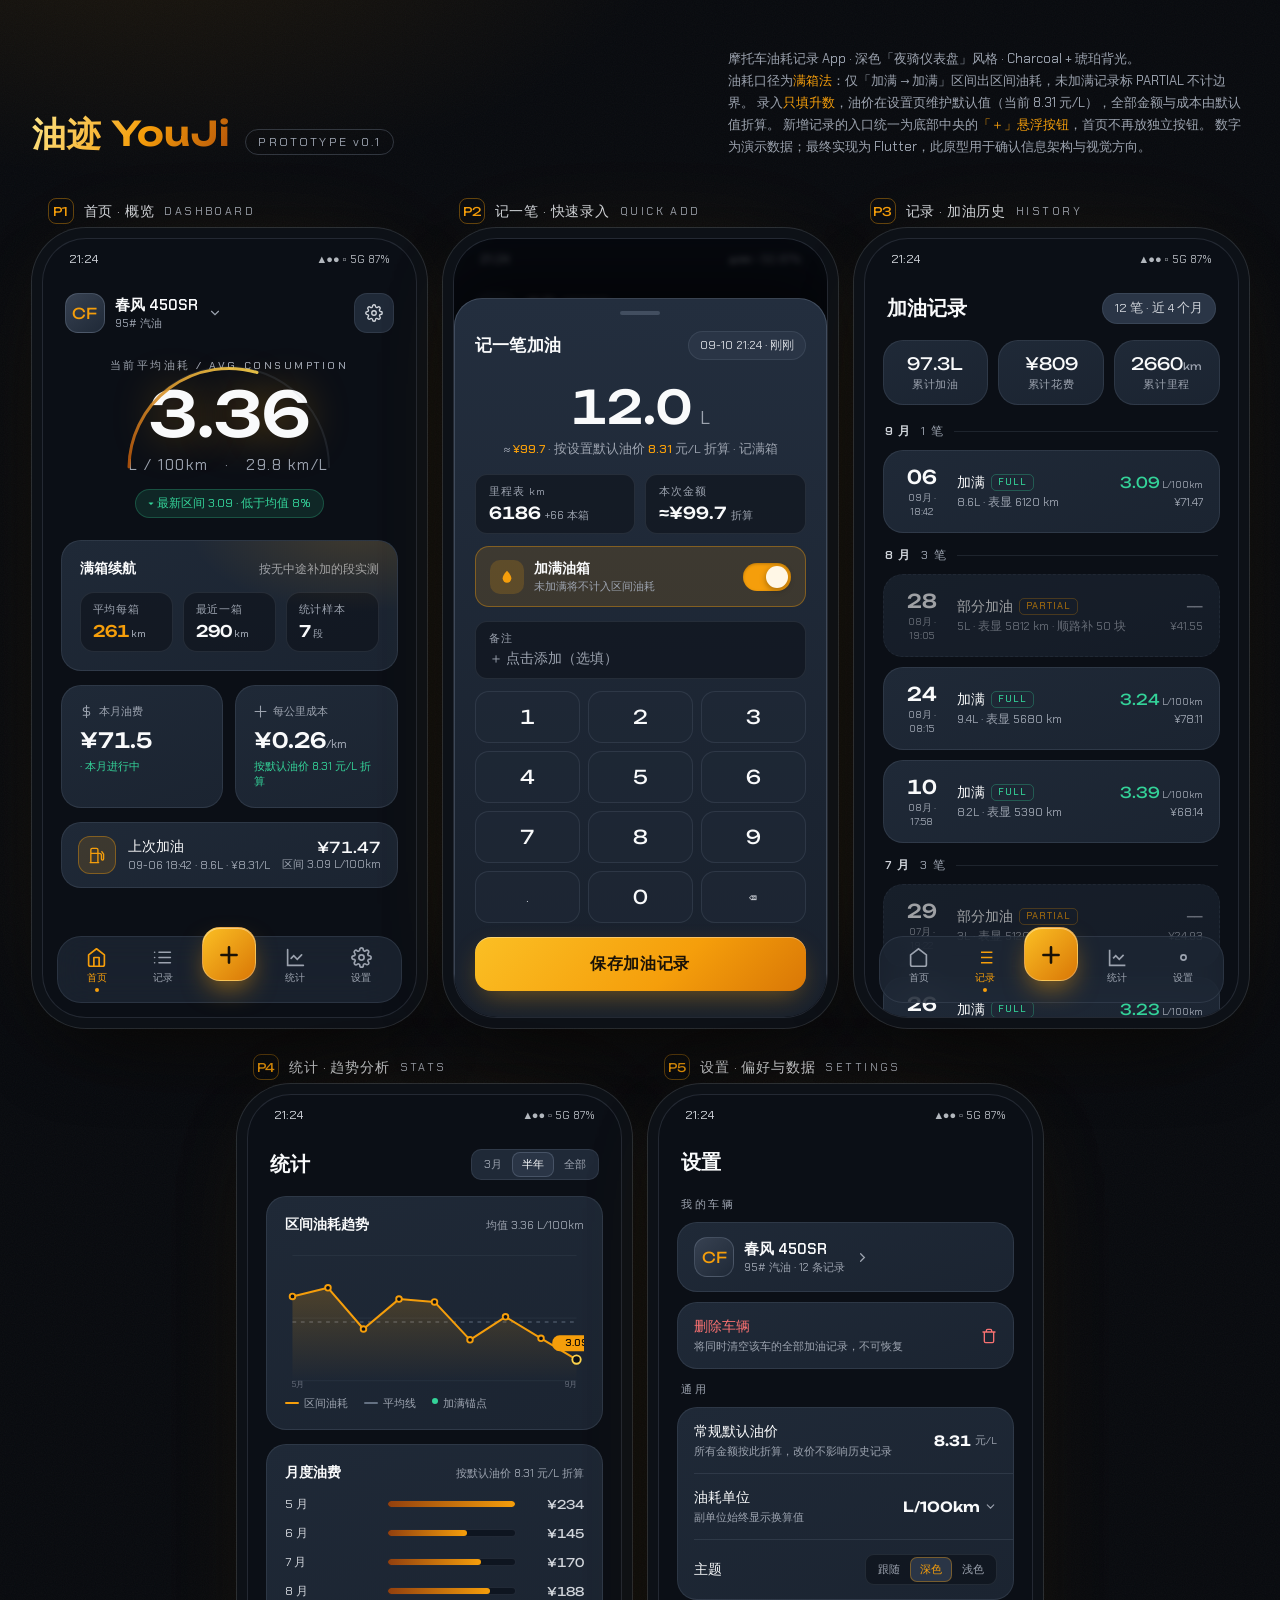
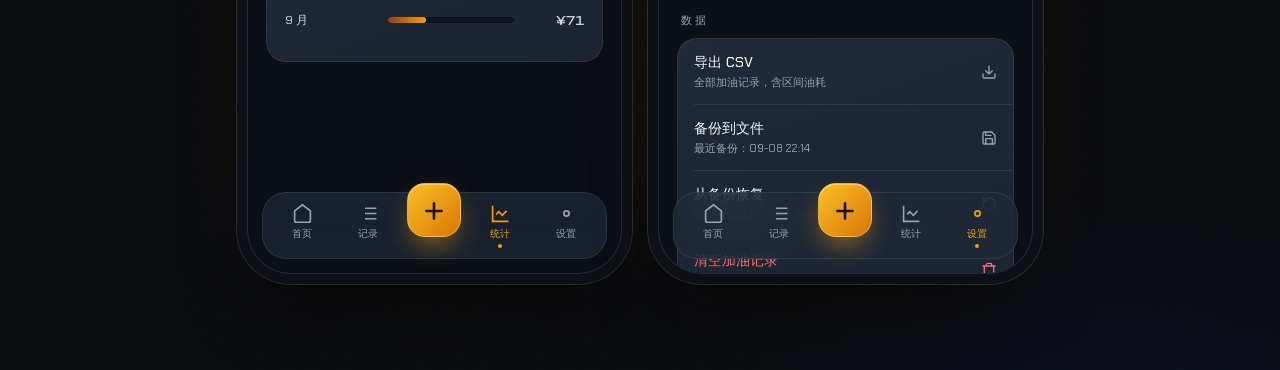
==== commit e4616a9c: "feat: 新增 Flutter 应用骨架（油迹 YouJi）并更新原型与设计文档 - app/: Flutter 单机版应用，含 Drift 数据库、五大页面（首页/统计/历史/设置/记一笔） - " ====
--- a/prototype/index.html
+++ b/prototype/index.html
@@ -19,6 +19,8 @@
   <p class="board-note">
     摩托车油耗记录 App · 深色「夜骑仪表盘」风格 · Charcoal + 琥珀背光。<br>
     油耗口径为<b>满箱法</b>：仅「加满 → 加满」区间出区间油耗，未加满记录标 PARTIAL 不计边界。
+    录入<b>只填升数</b>，油价在设置页维护默认值（当前 8.31 元/L），全部金额与成本由默认值折算。
+    新增记录的入口统一为底部中央的<b>「＋」悬浮按钮</b>，首页不再放独立按钮。
     数字为演示数据；最终实现为 Flutter，此原型用于确认信息架构与视觉方向。
   </p>
 </header>
@@ -38,7 +40,7 @@
               <div class="avatar">CF</div>
               <div>
                 <div class="vname">春风 450SR</div>
-                <div class="vsub">450cc · 95# · 油箱 14L</div>
+                <div class="vsub">95# 汽油</div>
               </div>
               <svg width="14" height="14" viewBox="0 0 24 24" fill="none" stroke="#9CA3AF" stroke-width="2" stroke-linecap="round"><path d="m6 9 6 6 6-6"/></svg>
             </div>
@@ -54,49 +56,42 @@
               <defs><linearGradient id="ga" x1="0" y1="1" x2="1" y2="0"><stop stop-color="#B45309"/><stop offset="1" stop-color="#FCD34D"/></linearGradient></defs>
             </svg>
             <span class="label-caps">当前平均油耗 / AVG CONSUMPTION</span>
-            <div class="hero-value num" id="hero-value">3.42</div>
-            <div class="hero-unit">L / 100km　·　<span class="num">29.2</span> km/L</div>
-            <div class="hero-sub">▾ 较上期 <span class="num">-4.5%</span> · 保持得很稳</div>
+            <div class="hero-value num" id="hero-value">3.36</div>
+            <div class="hero-unit">L / 100km　·　<span class="num">29.8</span> km/L</div>
+            <div class="hero-sub num" id="hero-sub">▾ 最新区间 3.09 · 低于均值</div>
           </div>
 
           <div class="card tank-card">
-            <div class="tank-top"><span class="t">本箱进行中</span><span class="d num">油量估算 · 仅供参考</span></div>
-            <div class="gauge"><i style="width:62%"></i></div>
-            <div class="gauge-ticks num"><span>E</span><span>1/4</span><span>1/2</span><span>3/4</span><span>F</span></div>
+            <div class="tank-top"><span class="t">满箱续航</span><span class="d num">按无中途补加的段实测</span></div>
             <div class="tank-stats">
-              <div class="tank-stat"><div class="k">已跑里程</div><div class="v num">182<small>km</small></div></div>
-              <div class="tank-stat"><div class="k">剩余油量</div><div class="v amber num">≈5.3<small>L</small></div></div>
-              <div class="tank-stat"><div class="k">预计续航</div><div class="v num">155<small>km</small></div></div>
+              <div class="tank-stat"><div class="k">平均每箱</div><div class="v amber num"><span id="range-avg">261</span><small>km</small></div></div>
+              <div class="tank-stat"><div class="k">最近一箱</div><div class="v num"><span id="range-last">290</span><small>km</small></div></div>
+              <div class="tank-stat"><div class="k">统计样本</div><div class="v num"><span id="range-count">7</span><small>段</small></div></div>
             </div>
           </div>
 
           <div class="month-row">
             <div class="card month-card">
               <div class="k"><svg width="13" height="13" viewBox="0 0 24 24" fill="none" stroke="#9CA3AF" stroke-width="2" stroke-linecap="round"><path d="M12 1v22M17 5H9.5a3.5 3.5 0 0 0 0 7h5a3.5 3.5 0 0 1 0 7H6"/></svg>本月油费</div>
-              <div class="v num" id="month-cost">¥176.5</div>
-              <div class="trend num">▾ -8.2% vs 上月</div>
+              <div class="v num" id="month-cost">¥71.5</div>
+              <div class="trend">· 本月进行中</div>
             </div>
             <div class="card month-card">
               <div class="k"><svg width="13" height="13" viewBox="0 0 24 24" fill="none" stroke="#9CA3AF" stroke-width="2" stroke-linecap="round"><path d="M12 2v20M2 12h20"/></svg>每公里成本</div>
-              <div class="v num" id="cost-km">¥0.42<small>/km</small></div>
-              <div class="trend up num">▴ 油价上调 +0.14</div>
-            </div>
-          </div>
-
-          <button class="btn-primary dash-cta">
-            <svg width="19" height="19" viewBox="0 0 24 24" fill="none" stroke="currentColor" stroke-width="2.1" stroke-linecap="round" stroke-linejoin="round"><path d="M3 22h12M4 9h10M14 22V4a2 2 0 0 0-2-2H6a2 2 0 0 0-2 2v18M14 9h2a3 3 0 0 1 3 3v5a1.5 1.5 0 0 0 3 0v-7l-2.5-3.5"/></svg>
-            记一笔加油
-          </button>
-
-          <div class="card last-fill">
+              <div class="v num" id="cost-km">¥0.26<small>/km</small></div>
+              <div class="trend num">按默认油价 8.31 元/L 折算</div>
+            </div>
+          </div>
+
+          <div class="card last-fill" style="margin-top:2px">
             <div class="pump">
               <svg width="17" height="17" viewBox="0 0 24 24" fill="none" stroke="currentColor" stroke-width="1.9" stroke-linecap="round" stroke-linejoin="round"><path d="M3 22h12M4 9h10M14 22V4a2 2 0 0 0-2-2H6a2 2 0 0 0-2 2v18M14 9h2a3 3 0 0 1 3 3v5a1.5 1.5 0 0 0 3 0v-7l-2.5-3.5"/></svg>
             </div>
             <div class="info">
-              <div class="l1">上次加油 · 中石化 · 学府路</div>
-              <div class="l2 num">09-06 18:42 · 11.2L · 95#</div>
-            </div>
-            <div class="amt num"><div class="a">¥93.07</div><div class="b">区间 3.56 L/100km</div></div>
+              <div class="l1">上次加油</div>
+              <div class="l2 num">09-06 18:42 · 8.6L · ¥8.31/L</div>
+            </div>
+            <div class="amt num"><div class="a">¥71.47</div><div class="b">区间 3.09 L/100km</div></div>
           </div>
 
         </div>
@@ -133,10 +128,10 @@
         <!-- 底衬：首页内容被 sheet 压暗 -->
         <div class="screen-scroll" style="filter: blur(1px) brightness(.55); pointer-events:none;">
           <div class="dash-head">
-            <div class="vehicle-chip"><div class="avatar">CF</div><div><div class="vname">春风 450SR</div><div class="vsub">450cc · 95#</div></div></div>
-          </div>
-          <div class="hero"><span class="label-caps">当前平均油耗</span><div class="hero-value">3.42</div><div class="hero-unit">L / 100km</div></div>
-          <div class="card tank-card"><div class="tank-top"><span class="t">本箱进行中</span></div><div class="gauge"><i style="width:62%"></i></div></div>
+            <div class="vehicle-chip"><div class="avatar">CF</div><div><div class="vname">春风 450SR</div><div class="vsub">95# 汽油</div></div></div>
+          </div>
+          <div class="hero"><span class="label-caps">当前平均油耗</span><div class="hero-value">3.36</div><div class="hero-unit">L / 100km</div></div>
+          <div class="card tank-card"><div class="tank-top"><span class="t">满箱续航</span></div><div class="tank-stats"><div class="tank-stat"><div class="k">平均每箱</div><div class="v num">261<small>km</small></div></div><div class="tank-stat"><div class="k">最近一箱</div><div class="v num">290<small>km</small></div></div></div></div>
         </div>
         <div class="sheet-scrim"></div>
 
@@ -148,15 +143,13 @@
           </div>
 
           <div class="amount-display">
-            <span class="cur">¥</span><span class="val num">100.0</span>
-            <div class="conv num">单价 <b>8.31</b> 元/L ≈ <b>12.03</b> L · 记满箱</div>
-          </div>
-
-          <div class="mode-seg"><span class="on">按金额</span><span>按升数</span></div>
+            <span class="val num">12.0</span><span style="font-size:18px;color:var(--on-surface-3);margin-left:8px">L</span>
+            <div class="conv num">≈ <b>¥99.7</b> · 按设置默认油价 <b>8.31</b> 元/L 折算 · 记满箱</div>
+          </div>
 
           <div class="fill-row">
-            <div class="fill-field"><div class="k">单价 元/L</div><div class="v num">8.31 <small>上次</small></div></div>
-            <div class="fill-field"><div class="k">里程表 km</div><div class="v num">6186 <small>+66</small></div></div>
+            <div class="fill-field"><div class="k">里程表 km</div><div class="v num">6186 <small>+66 本箱</small></div></div>
+            <div class="fill-field"><div class="k">本次金额</div><div class="v num">≈¥99.7 <small>折算</small></div></div>
           </div>
 
           <div class="full-toggle">
@@ -165,6 +158,13 @@
               <div><div class="t1">加满油箱</div><div class="t2">未加满将不计入区间油耗</div></div>
             </div>
             <div class="switch"></div>
+          </div>
+
+          <div class="fill-row">
+            <div class="fill-field" style="flex:1">
+              <div class="k">备注</div>
+              <div class="v ph">＋ 点击添加（选填）</div>
+            </div>
           </div>
 
           <div class="keypad">
@@ -197,7 +197,7 @@
         <div class="screen-scroll" id="history-scroll">
           <div class="hist-head">
             <h2>加油记录</h2>
-            <span class="chip num">12 笔 · 4 个月</span>
+            <span class="chip num">12 笔 · 近 4 个月</span>
           </div>
           <div class="hist-summary">
             <div class="card hs"><div class="v num" id="hs-total-l">106.5L</div><div class="k">累计加油</div></div>
@@ -230,7 +230,7 @@
           </div>
 
           <div class="card chart-card">
-            <div class="ct-head"><span class="t">区间油耗趋势</span><span class="s num">均值 3.42 L/100km</span></div>
+            <div class="ct-head"><span class="t">区间油耗趋势</span><span class="s num">均值 <span id="avg-line">3.36</span> L/100km</span></div>
             <div class="chart-wrap" id="trend-chart"><!-- JS 注入 SVG --></div>
             <div class="chart-legend">
               <span><i style="background:#F59E0B"></i>区间油耗</span>
@@ -240,13 +240,8 @@
           </div>
 
           <div class="card chart-card">
-            <div class="ct-head"><span class="t">月度油费</span><span class="s num">近 4 个月</span></div>
+            <div class="ct-head"><span class="t">月度油费</span><span class="s num">按默认油价 8.31 元/L 折算</span></div>
             <div class="chart-wrap" id="month-chart"><!-- JS 注入 --></div>
-          </div>
-
-          <div class="card chart-card">
-            <div class="ct-head"><span class="t">加油站油耗对比</span><span class="s">越短越省</span></div>
-            <div id="station-chart"><!-- JS 注入 --></div>
           </div>
         </div>
         <nav class="tabbar">
@@ -255,6 +250,101 @@
           <div class="tab"><div class="tab-fab"><svg viewBox="0 0 24 24" fill="none" stroke="currentColor" stroke-width="2.4" stroke-linecap="round"><path d="M12 5v14M5 12h14"/></svg></div></div>
           <div class="tab on"><svg viewBox="0 0 24 24" fill="none" stroke="currentColor" stroke-width="1.9"><path d="M3 3v18h18"/><path d="m19 9-5 5-4-4-3 3"/></svg>统计<i class="dot"></i></div>
           <div class="tab"><svg viewBox="0 0 24 24" fill="none" stroke="currentColor" stroke-width="1.9"><circle cx="12" cy="12" r="3"/></svg>设置<i class="dot"></i></div>
+        </nav>
+      </div>
+    </section>
+  </div>
+  <!-- ============ P5 设置 ============ -->
+  <div class="device">
+    <div class="device-label"><span class="idx">P5</span><span class="name">设置 · 偏好与数据</span><span class="en">SETTINGS</span></div>
+    <section class="phone">
+      <div class="screen">
+        <div class="statusbar"><span class="num">21:24</span><span class="sig">▲●● ▫ 5G 87%</span></div>
+        <div class="screen-scroll">
+          <div class="stats-head">
+            <h2>设置</h2>
+          </div>
+
+          <div class="label-caps" style="display:block;margin:6px 4px 10px">我的车辆</div>
+          <div class="card fill-item" style="margin-bottom:10px">
+            <div class="vehicle-chip">
+              <div class="avatar">CF</div>
+              <div style="flex:1">
+                <div class="vname">春风 450SR</div>
+                <div class="vsub">95# 汽油 · 12 条记录</div>
+              </div>
+              <svg width="15" height="15" viewBox="0 0 24 24" fill="none" stroke="#9CA3AF" stroke-width="2" stroke-linecap="round"><path d="m9 18 6-6-6-6"/></svg>
+            </div>
+          </div>
+          <div class="card" style="padding:0;margin-bottom:14px">
+            <div class="set-row">
+              <div><div class="s-t" style="color:var(--error)">删除车辆</div><div class="s-d">将同时清空该车的全部加油记录，不可恢复</div></div>
+              <svg width="16" height="16" viewBox="0 0 24 24" fill="none" stroke="#F87171" stroke-width="2" stroke-linecap="round" stroke-linejoin="round"><path d="M3 6h18M8 6V4a2 2 0 0 1 2-2h4a2 2 0 0 1 2 2v2m3 0v14a2 2 0 0 1-2 2H7a2 2 0 0 1-2-2V6h14"/></svg>
+            </div>
+          </div>
+
+          <div class="label-caps" style="display:block;margin:6px 4px 10px">通用</div>
+
+          <div class="card" style="padding:0;margin-bottom:14px">
+            <div class="set-row">
+              <div><div class="s-t">常规默认油价</div><div class="s-d">所有金额按此折算，改价不影响历史记录</div></div>
+              <div class="s-v num">8.31 <small>元/L</small></div>
+            </div>
+            <div class="set-div"></div>
+            <div class="set-row">
+              <div><div class="s-t">油耗单位</div><div class="s-d">副单位始终显示换算值</div></div>
+              <div class="s-v">L/100km
+                <svg width="13" height="13" viewBox="0 0 24 24" fill="none" stroke="#9CA3AF" stroke-width="2" stroke-linecap="round"><path d="m6 9 6 6 6-6"/></svg>
+              </div>
+            </div>
+            <div class="set-div"></div>
+            <div class="set-row">
+              <div><div class="s-t">主题</div></div>
+              <div class="seg-mini"><span>跟随</span><span class="on">深色</span><span>浅色</span></div>
+            </div>
+          </div>
+
+          <div class="label-caps" style="display:block;margin:6px 4px 10px">数据</div>
+
+          <div class="card" style="padding:0;margin-bottom:14px">
+            <div class="set-row">
+              <div><div class="s-t">导出 CSV</div><div class="s-d">全部加油记录，含区间油耗</div></div>
+              <svg width="16" height="16" viewBox="0 0 24 24" fill="none" stroke="#9CA3AF" stroke-width="2" stroke-linecap="round" stroke-linejoin="round"><path d="M21 15v4a2 2 0 0 1-2 2H5a2 2 0 0 1-2-2v-4M7 10l5 5 5-5M12 15V3"/></svg>
+            </div>
+            <div class="set-div"></div>
+            <div class="set-row">
+              <div><div class="s-t">备份到文件</div><div class="s-d">最近备份：09-08 22:14</div></div>
+              <svg width="16" height="16" viewBox="0 0 24 24" fill="none" stroke="#9CA3AF" stroke-width="2" stroke-linecap="round" stroke-linejoin="round"><path d="M19 21H5a2 2 0 0 1-2-2V5a2 2 0 0 1 2-2h11l5 5v11a2 2 0 0 1-2 2z"/><path d="M17 21v-8H7v8M7 3v5h8"/></svg>
+            </div>
+            <div class="set-div"></div>
+            <div class="set-row">
+              <div><div class="s-t">从备份恢复</div><div class="s-d">覆盖当前数据，恢复前会再次确认</div></div>
+              <svg width="16" height="16" viewBox="0 0 24 24" fill="none" stroke="#9CA3AF" stroke-width="2" stroke-linecap="round" stroke-linejoin="round"><path d="M3 12a9 9 0 1 0 9-9 9.75 9.75 0 0 0-6.74 2.74L3 8"/><path d="M3 3v5h5"/></svg>
+            </div>
+            <div class="set-div"></div>
+            <div class="set-row">
+              <div><div class="s-t" style="color:var(--error)">清空加油记录</div><div class="s-d">清空全部 12 条记录，车辆信息保留，不可恢复</div></div>
+              <svg width="16" height="16" viewBox="0 0 24 24" fill="none" stroke="#F87171" stroke-width="2" stroke-linecap="round" stroke-linejoin="round"><path d="M3 6h18M8 6V4a2 2 0 0 1 2-2h4a2 2 0 0 1 2 2v2m3 0v14a2 2 0 0 1-2 2H7a2 2 0 0 1-2-2V6h14"/></svg>
+            </div>
+          </div>
+
+          <div class="card" style="padding:0;margin-bottom:14px">
+            <div class="set-row">
+              <div><div class="s-t">关于油迹</div><div class="s-d">v0.1 · 满箱法计算说明</div></div>
+              <svg width="15" height="15" viewBox="0 0 24 24" fill="none" stroke="#9CA3AF" stroke-width="2" stroke-linecap="round"><path d="m9 18 6-6-6-6"/></svg>
+            </div>
+          </div>
+
+          <p style="font-size:11px;color:var(--on-surface-3);text-align:center;line-height:1.8;padding:4px 24px 0">
+            数据仅保存在本机 · 油迹 YouJi<br>摩托车油耗记录工具
+          </p>
+        </div>
+        <nav class="tabbar">
+          <div class="tab"><svg viewBox="0 0 24 24" fill="none" stroke="currentColor" stroke-width="1.9"><path d="m3 9 9-7 9 7v11a2 2 0 0 1-2 2H5a2 2 0 0 1-2-2z"/></svg>首页<i class="dot"></i></div>
+          <div class="tab"><svg viewBox="0 0 24 24" fill="none" stroke="currentColor" stroke-width="1.9"><path d="M8 6h13M8 12h13M8 18h13"/></svg>记录<i class="dot"></i></div>
+          <div class="tab"><div class="tab-fab"><svg viewBox="0 0 24 24" fill="none" stroke="currentColor" stroke-width="2.4" stroke-linecap="round"><path d="M12 5v14M5 12h14"/></svg></div></div>
+          <div class="tab"><svg viewBox="0 0 24 24" fill="none" stroke="currentColor" stroke-width="1.9"><path d="M3 3v18h18"/><path d="m19 9-5 5-4-4-3 3"/></svg>统计<i class="dot"></i></div>
+          <div class="tab on"><svg viewBox="0 0 24 24" fill="none" stroke="currentColor" stroke-width="1.9"><circle cx="12" cy="12" r="3"/></svg>设置<i class="dot"></i></div>
         </nav>
       </div>
     </section>
--- a/prototype/style.css
+++ b/prototype/style.css
@@ -286,6 +286,11 @@
 .fill-field .k { font-size: 10.5px; color: var(--on-surface-3); letter-spacing: .1em; margin-bottom: 4px; }
 .fill-field .v { font-size: 16.5px; font-weight: 600; font-family: var(--font-display); font-weight: 500; }
 .fill-field .v small { font-family: var(--font-body); font-size: 11px; color: var(--on-surface-3); font-weight: 400; }
+.fill-field .v.site-name {
+  font-family: var(--font-body); font-size: 13.5px; font-weight: 500;
+  display: flex; align-items: center; gap: 5px; white-space: nowrap;
+}
+.fill-field .v.ph { font-family: var(--font-body); font-size: 13.5px; color: var(--on-surface-3); font-weight: 400; }
 
 .full-toggle {
   display: flex; align-items: center; justify-content: space-between;
@@ -329,7 +334,7 @@
 .fill-item .day .d { font-family: var(--font-display); font-size: 19px; font-weight: 500; }
 .fill-item .day .m { font-size: 10px; color: var(--on-surface-3); margin-top: 2px; }
 .fill-item .mid { flex: 1; min-width: 0; }
-.fill-item .mid .station { font-size: 13.5px; font-weight: 500; white-space: nowrap; overflow: hidden; text-overflow: ellipsis; }
+.fill-item .mid .title-line { font-size: 13.5px; font-weight: 500; white-space: nowrap; overflow: hidden; text-overflow: ellipsis; }
 .fill-item .mid .meta { font-size: 11.5px; color: var(--on-surface-3); margin-top: 3px; }
 .fill-item .right { text-align: right; flex: none; }
 .fill-item .right .eco { font-family: var(--font-display); font-size: 15px; color: var(--success); }
@@ -369,6 +374,20 @@
 .bar-row.green .track i { background: linear-gradient(90deg, #065F46, #34D399); }
 .bar-row .bv { width: 58px; text-align: right; font-family: var(--font-display); font-size: 12px; color: var(--on-surface-2); }
 
+/* ============================================
+   P5 设置
+   ============================================ */
+.set-row { display: flex; align-items: center; justify-content: space-between; gap: 12px; padding: 14px 16px; }
+.set-row > div:first-child { flex: 1; min-width: 0; }
+.set-row .s-t { font-size: 14px; font-weight: 500; }
+.set-row .s-d { font-size: 11px; color: var(--on-surface-3); margin-top: 3px; }
+.set-row .s-v { font-size: 14px; font-weight: 600; font-family: var(--font-display); display: flex; align-items: center; gap: 4px; flex: none; }
+.set-row .s-v small { font-family: var(--font-body); font-size: 10.5px; color: var(--on-surface-3); font-weight: 400; }
+.set-div { height: 1px; background: var(--outline); margin-left: 16px; }
+.seg-mini { display: flex; background: rgba(11,15,22,.6); border: 1px solid var(--outline); border-radius: 9px; padding: 2px; flex: none; }
+.seg-mini span { font-size: 11px; padding: 5px 10px; border-radius: 7px; color: var(--on-surface-3); }
+.seg-mini span.on { background: var(--surface-high); color: var(--primary); font-weight: 500; box-shadow: inset 0 0 0 1px var(--primary-line); }
+
 /* 页面载入编排 */
 .device { animation: rise .7s var(--ease-out) backwards; }
 .device:nth-child(2) { animation-delay: .08s; }
